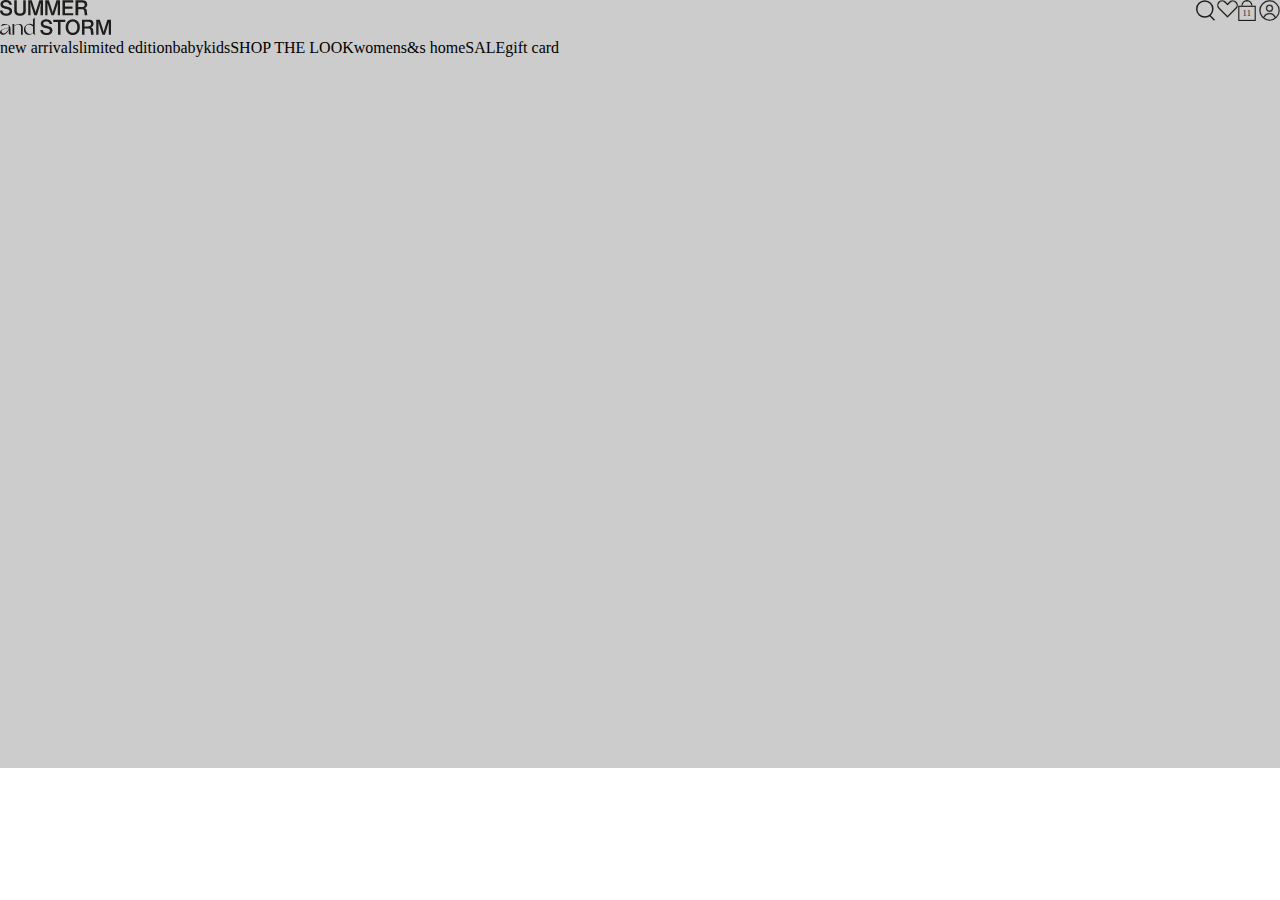
==== index.html @ b17cefab "code header" ====
<!DOCTYPE html>
<html lang="en">

<head>
    <meta charset="UTF-8">
    <meta http-equiv="X-UA-Compatible" content="IE=edge">
    <meta name="viewport" content="width=device-width, initial-scale=1.0">
    <link rel="stylesheet" href="style.css">
    <title>SS</title>
</head>

<body>

    <div class="background_image_header">
        <Header>
            <div class="d-flex">
                <img class="header_logo" src="images/logo.png" alt="Logo SS">
                <ul class="header_menu">
                    <li>new arrivals</li>
                    <li>limited edition</li>
                    <li>baby</li>
                    <li>kids</li>
                    <li>SHOP THE LOOK</li>
                    <li>women</li>
                    <li>s&s home</li>
                    <li>SALE</li>
                    <li>gift card</li>
                </ul>
            </div>
            <ul class="header_icon">
                <li><i class="icon-search"></i> </li>
                <li><i class="icon-like"></i> </li>
                <li><i class="icon-cart"></i> </li>
                <li><i class="icon-user"></i> </li>
            </ul>
        </Header>
    </div>
</body>

</html>
---- style.css ----
* {
  padding: 0;
  margin: 0;
}
img {
  width: 100%;
  height: 100%;
  object-fit: cover;
}
[class^="icon"] {
  background-repeat: no-repeat;
  background-size: contain;
  display: inline-block;
  cursor: pointer;
}
/* Css header */
.background_image_header {
  background-image: url("icons/background-image.png");
  background-repeat: round;
  background-color: #cccccc;
  height: 768px;
  width: 100%;
}

header {
  height: 111px;
  width: 100%;
  display: flex;
  justify-content: space-between;
}
header ul {
  display: flex;
  list-style: none;
}
header .header_logo {
  width: 111px;
  height: 35px;
}

.icon-cart {
  background-image: url("./images/icons/cart.svg");
  width: 21px;
  height: 21px;
}

.icon-like {
  background-image: url("./images/icons/like.svg");
  width: 21px;
  height: 21px;
}

.icon-user {
  background-image: url("./images/icons/user.svg");
  width: 21px;
  height: 21px;
}

.icon-search {
  background-image: url("./images/icons/search.svg");
  width: 21px;
  height: 21px;
}
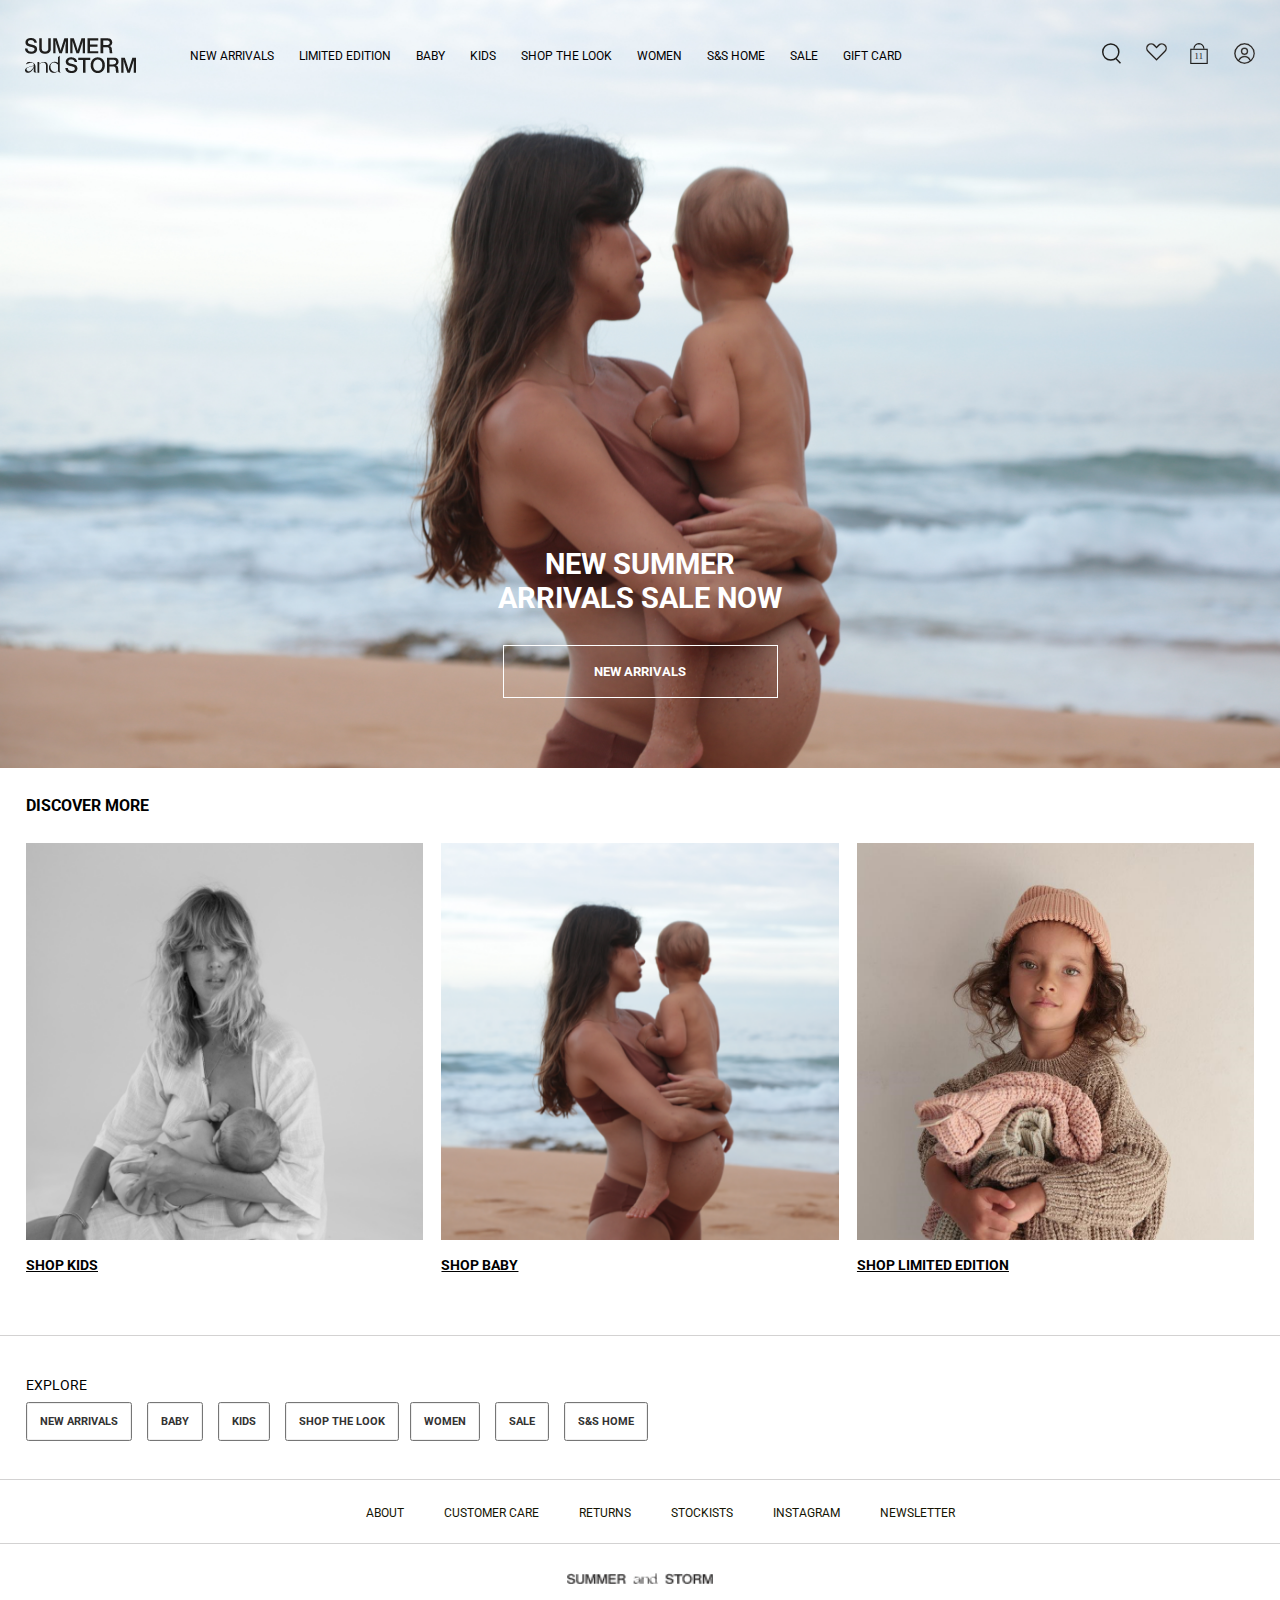
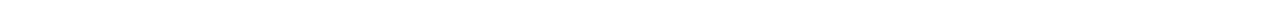
==== commit e12ff698: "code ui" ====
--- a/index.html
+++ b/index.html
@@ -5,36 +5,119 @@
     <meta charset="UTF-8">
     <meta http-equiv="X-UA-Compatible" content="IE=edge">
     <meta name="viewport" content="width=device-width, initial-scale=1.0">
-    <link rel="stylesheet" href="style.css">
+    <link rel="stylesheet" href="https://cdnjs.cloudflare.com/ajax/libs/font-awesome/4.7.0/css/font-awesome.min.css">
+    <link rel="stylesheet" href="scss/style.css">
     <title>SS</title>
 </head>
 
 <body>
 
-    <div class="background_image_header">
+    <div class="banner_image_header">
         <Header>
-            <div class="d-flex">
+            <div class="header_menu">
                 <img class="header_logo" src="images/logo.png" alt="Logo SS">
-                <ul class="header_menu">
-                    <li>new arrivals</li>
-                    <li>limited edition</li>
-                    <li>baby</li>
-                    <li>kids</li>
-                    <li>SHOP THE LOOK</li>
-                    <li>women</li>
-                    <li>s&s home</li>
-                    <li>SALE</li>
-                    <li>gift card</li>
-                </ul>
+                <div class="topnav" id="myTopnav">
+                    <a href="#home" class="topnav_text">new arrivals</a>
+                    <a href="#home" class="topnav_text">limited edition</a>
+                    <a href="#home" class="topnav_text">baby</a>
+                    <a href="#home" class="topnav_text">kids</a>
+                    <a href="#home" class="topnav_text">SHOP THE LOOK</a>
+                    <a href="#home" class="topnav_text">women</a>
+                    <a href="#home" class="topnav_text">s&s home</a>
+                    <a href="#home" class="topnav_text">SALE</a>
+                    <a href="#home" class="topnav_text">gift card</a>
+                    <a href="javascript:void(0);" class="icon" onclick="myFunction()">
+                        <i class="fa fa-bars  fa-2x" aria-hidden="true"></i>
+                    </a>
+                </div>
             </div>
             <ul class="header_icon">
                 <li><i class="icon-search"></i> </li>
                 <li><i class="icon-like"></i> </li>
-                <li><i class="icon-cart"></i> </li>
-                <li><i class="icon-user"></i> </li>
+                <li class="d-none"><i class="icon-cart"></i> </li>
+                <li class="d-none"><i class="icon-user"></i> </li>
             </ul>
         </Header>
+        <div class="banner_content">
+            <h4>new Summer <br> arrivals Sale Now</h4>
+            <button class="wrapper">
+                <a href="#" class="height-51 color-fff"><span>new arrivals</span></a>
+            </button>
+        </div>
     </div>
+
+    <section>
+        <div class="product">
+            <h4>discover more</h4>
+            <div class="product_items row">
+                <div class="col-12 col-md-6 col-lg-4">
+                    <div class="item">
+                        <img src="/images/item1.png" alt="shop kid">
+                    </div>
+                    <h6>shop kids</h6>
+                </div>
+                <div class="col-12 col-md-6 col-lg-4">
+                    <div class="item">
+                        <img src="/images/item2.png" alt="shop baby">
+                    </div>
+                    <h6>shop baby</h6>
+                </div>
+                <div class="col-12 col-md-6 col-lg-4">
+                    <div class="item">
+                        <img src="/images/item3.png" alt="shop limited edition">
+                    </div>
+                    <h6>shop limited edition</h6>
+                </div>
+            </div>
+        </div>
+        <div class="product_more">
+            <h4>EXPLORE</h4>
+            <button class="wrapper">
+                <a href="#" class="height-35 font-11 color-333 bg-fff"><span>new arrivals</span></a>
+            </button>
+            <button class="wrapper">
+                <a href="#" class="height-35 font-11 color-333 bg-fff"><span>baby</span></a>
+            </button>
+            <button class="wrapper">
+                <a href="#" class="height-35 font-11 color-333 bg-fff"><span>kids</span></a>
+            </button>
+            <button class="wrapper">
+                <a href="#" class="height-35 font-11 color-333 bg-fff"><span>shop the look</span></a>
+            </button><button class="wrapper">
+                <a href="#" class="height-35 font-11 color-333 bg-fff"><span>women</span></a>
+            </button>
+            <button class="wrapper">
+                <a href="#" class="height-35 font-11 color-333 bg-fff"><span>sale</span></a>
+            </button>
+            <button class="wrapper">
+                <a href="#" class="height-35 font-11 color-333 bg-fff"><span>S&S home</span></a>
+            </button>
+        </div>
+    </section>
+    <footer>
+        <ul class="footer_about">
+            <li><a href="#">ABOUT</a></li>
+            <li><a href="#">CUSTOMER CARE</a></li>
+            <li><a href="#">RETURNS</a></li>
+            <li><a href="#">STOCKISTS</a></li>
+            <li><a href="#">INSTAGRAM</a></li>
+            <li><a href="#">newsletter</a></li>
+        </ul>
+        <div class="footer_logo">
+            <img src="/images/logo-footer.png" alt="logo footer">
+        </div>
+
+    </footer>
+    <script>
+        function myFunction() {
+            var x = document.getElementById("myTopnav");
+            if (x.className === "topnav") {
+                x.className += " responsive";
+            } else {
+                x.className = "topnav";
+            }
+        }
+    </script>
 </body>
 
 </html>--- a/scss/style.css
+++ b/scss/style.css
@@ -0,0 +1,476 @@
+@import url("https://fonts.googleapis.com/css2?family=Prompt:wght@100;200;300;400;500;600;700&family=Roboto:wght@400;700&display=swap");
+.btn {
+  border-radius: 0;
+}
+
+.height-51 {
+  height: 51px;
+  line-height: 51px;
+}
+
+.height-35 {
+  height: 35px;
+  line-height: 35px;
+}
+
+.font-11 {
+  font-size: 11px;
+}
+
+.font-13 {
+  font-size: 13px;
+}
+
+.font-18 {
+  font-size: 18px;
+}
+
+.color-333 {
+  color: #333;
+}
+
+.color-fff {
+  color: #fff;
+}
+
+.bg-fff {
+  background-color: #fff;
+}
+
+.wrapper a {
+  display: block;
+  width: auto;
+  font-family: sans-serif;
+  text-decoration: none;
+  text-align: center;
+  position: relative;
+  -webkit-transition: all 0.35s;
+  transition: all 0.35s;
+  padding: 0 12px;
+}
+
+.wrapper a span {
+  position: relative;
+  z-index: 2;
+  font-weight: bold;
+  text-transform: uppercase;
+}
+
+.wrapper a:after {
+  position: absolute;
+  content: "";
+  top: 0;
+  left: 0;
+  width: 0;
+  height: 100%;
+  background: #000;
+  -webkit-transition: all 0.35s;
+  transition: all 0.35s;
+}
+
+.wrapper a:hover {
+  color: #fff;
+}
+
+.wrapper a:hover:after {
+  width: 100%;
+}
+
+.row {
+  display: -webkit-box;
+  display: -ms-flexbox;
+  display: flex;
+  -ms-flex-wrap: wrap;
+      flex-wrap: wrap;
+  margin: 0;
+}
+
+.col-lg-4 {
+  width: 32.333%;
+}
+
+.col-lg-6 {
+  width: 48%;
+}
+
+.col-lg-12 {
+  width: 100%;
+}
+
+@media screen and (min-device-width: 481px) and (max-device-width: 768px) {
+  .col-md-4 {
+    width: 32.333%;
+  }
+  .col-md-6 {
+    width: 48%;
+  }
+  .col-md-12 {
+    width: 100%;
+  }
+}
+
+@media only screen and (max-device-width: 480px) {
+  .col-4 {
+    width: 32.333%;
+  }
+  .col-6 {
+    width: 48%;
+  }
+  .col-12 {
+    width: 100%;
+  }
+}
+
+.topnav {
+  overflow: hidden;
+  padding-left: 54px;
+}
+
+.icon i {
+  color: #000;
+}
+
+.topnav a {
+  float: left;
+  display: block;
+  color: #000;
+  text-align: center;
+  text-decoration: none;
+  font-size: 12px;
+  text-transform: uppercase;
+  padding-right: 25px;
+}
+
+.topnav a.active {
+  background-color: #04aa6d;
+  color: white;
+}
+
+.topnav .icon {
+  display: none;
+}
+
+@media screen and (max-width: 768px) {
+  .topnav a {
+    display: none;
+  }
+  .topnav a.icon {
+    display: block;
+    position: absolute;
+    top: 25px;
+    right: 0;
+  }
+}
+
+@media screen and (max-width: 768px) {
+  .d-none {
+    display: none;
+  }
+  .topnav.responsive {
+    position: fixed;
+    width: 100%;
+    left: 0;
+    top: 0px;
+    padding: 17px;
+    background: #fff;
+    text-align: center;
+    z-index: 100;
+    height: 100%;
+  }
+  .topnav.responsive .icon {
+    position: fixed;
+    top: 25px;
+    z-index: 999999;
+    right: 0;
+  }
+  .topnav.responsive a {
+    float: none;
+    display: block;
+  }
+  .topnav.responsive .topnav_text {
+    font-size: 20px;
+    line-height: 35px;
+  }
+  .topnav.responsive .topnav_text:first-child {
+    padding-top: 40px;
+  }
+}
+
+* {
+  padding: 0;
+  margin: 0;
+  font-family: "Roboto", sans-serif;
+}
+
+img {
+  width: 100%;
+  height: 100%;
+  -o-object-fit: cover;
+     object-fit: cover;
+}
+
+[class^="icon"] {
+  background-repeat: no-repeat;
+  background-size: contain;
+  display: inline-block;
+  cursor: pointer;
+}
+
+.container {
+  padding: 0 25px;
+}
+
+.d-flex {
+  display: -webkit-box;
+  display: -ms-flexbox;
+  display: flex;
+}
+
+.align-items-center {
+  -webkit-box-align: center;
+      -ms-flex-align: center;
+          align-items: center;
+}
+
+/* Css header */
+.banner_image_header {
+  background-image: url("/images/background-image.png");
+  background-repeat: no-repeat;
+  background-size: cover;
+  background-color: #cccccc;
+  height: 768px;
+  position: relative;
+}
+
+header {
+  height: 111px;
+  display: -webkit-box;
+  display: -ms-flexbox;
+  display: flex;
+  -webkit-box-align: center;
+      -ms-flex-align: center;
+          align-items: center;
+  padding: 0 25px;
+  -webkit-box-pack: justify;
+      -ms-flex-pack: justify;
+          justify-content: space-between;
+}
+
+.header_menu {
+  display: -webkit-box;
+  display: -ms-flexbox;
+  display: flex;
+  -webkit-box-align: center;
+      -ms-flex-align: center;
+          align-items: center;
+}
+
+.header_icon {
+  display: -webkit-box;
+  display: -ms-flexbox;
+  display: flex;
+  list-style: none;
+  -webkit-box-pack: justify;
+      -ms-flex-pack: justify;
+          justify-content: space-between;
+}
+
+.header_icon li {
+  margin-right: 23px;
+}
+
+.header_icon li:last-child {
+  margin-right: 0;
+}
+
+.header_logo {
+  width: 111px;
+  height: 35px;
+}
+
+.banner_content {
+  position: absolute;
+  bottom: 70px;
+  left: 50%;
+  -webkit-transform: translate(-50%);
+          transform: translate(-50%);
+  text-align: center;
+}
+
+.banner_content h4 {
+  text-transform: uppercase;
+  font-size: 29px;
+  font-weight: 700;
+  margin-bottom: 30px;
+  color: #fff;
+}
+
+.banner_content button {
+  text-transform: uppercase;
+  font-size: 13px;
+  width: 275px;
+  text-align: center;
+  background: transparent;
+  border: 1px solid #fff;
+}
+
+.icon-cart {
+  background-image: url("/images/icons/cart.svg");
+  width: 21px;
+  height: 21px;
+}
+
+.icon-like {
+  background-image: url("/images/icons/like.svg");
+  width: 21px;
+  height: 21px;
+}
+
+.icon-user {
+  background-image: url("/images/icons/user.svg");
+  width: 21px;
+  height: 21px;
+}
+
+.icon-search {
+  background-image: url("/images/icons/search.svg");
+  width: 21px;
+  height: 21px;
+}
+
+.product {
+  padding: 28px 26px 62px;
+}
+
+.product h4 {
+  font-size: 16px;
+  font-weight: 700;
+  text-transform: uppercase;
+  padding-bottom: 28px;
+}
+
+.product_items {
+  display: -webkit-box;
+  display: -ms-flexbox;
+  display: flex;
+  -webkit-box-pack: justify;
+      -ms-flex-pack: justify;
+          justify-content: space-between;
+}
+
+.product_items .item {
+  position: relative;
+  width: 100%;
+  padding-top: 100%;
+}
+
+.product_items img {
+  position: absolute;
+  top: 0;
+  left: 0;
+  bottom: 0;
+  right: 0;
+  text-align: center;
+  font-size: 20px;
+  color: white;
+}
+
+.product_items h6 {
+  font-size: 14px;
+  font-weight: 700;
+  text-transform: uppercase;
+  text-decoration: underline;
+  padding-top: 17px;
+}
+
+.product_more {
+  border-top: 1px solid #d3d2d2;
+  padding: 41px 26px 38px;
+}
+
+.product_more h4 {
+  font-size: 14px;
+  text-transform: uppercase;
+  font-weight: 400;
+  margin-bottom: 9px;
+}
+
+.product_more .wrapper {
+  margin-right: 11px;
+}
+
+.footer_about {
+  display: -webkit-box;
+  display: -ms-flexbox;
+  display: flex;
+  -webkit-box-pack: center;
+      -ms-flex-pack: center;
+          justify-content: center;
+  list-style: none;
+  border-top: 1px solid #d3d2d2;
+  border-bottom: 1px solid #d3d2d2;
+  padding: 22px;
+}
+
+.footer_about a {
+  text-transform: uppercase;
+  font-size: 12px;
+  color: #131402;
+  text-decoration: none;
+}
+
+.footer_about li {
+  margin-left: 40px;
+}
+
+.footer_logo {
+  width: 146px;
+  height: 12px;
+  margin: 26px auto 45px;
+}
+
+@media screen and (max-width: 768px) {
+  header {
+    height: 80px;
+  }
+  .header_icon {
+    margin-right: 23px;
+  }
+  .product_items h6 {
+    margin-bottom: 20px;
+  }
+  .product {
+    padding: 54px 18px;
+  }
+  .banner_image_header {
+    height: 1024px;
+  }
+  .banner_content h4 {
+    font-size: 19px;
+    margin-bottom: 18px;
+  }
+  .footer_about a {
+    font-size: 11px;
+  }
+  /* STYLES HERE */
+}
+
+@media only screen and (max-width: 480px) {
+  .footer_about {
+    display: block;
+    text-align: center;
+  }
+  .footer_about li {
+    margin-bottom: 16px;
+  }
+  .banner_image_header {
+    height: 667px;
+  }
+  .product_more {
+    padding: 41px 18px 38px;
+  }
+  .product_more .wrapper {
+    margin: 0 9px 9px 0;
+  }
+}
+/*# sourceMappingURL=style.css.map */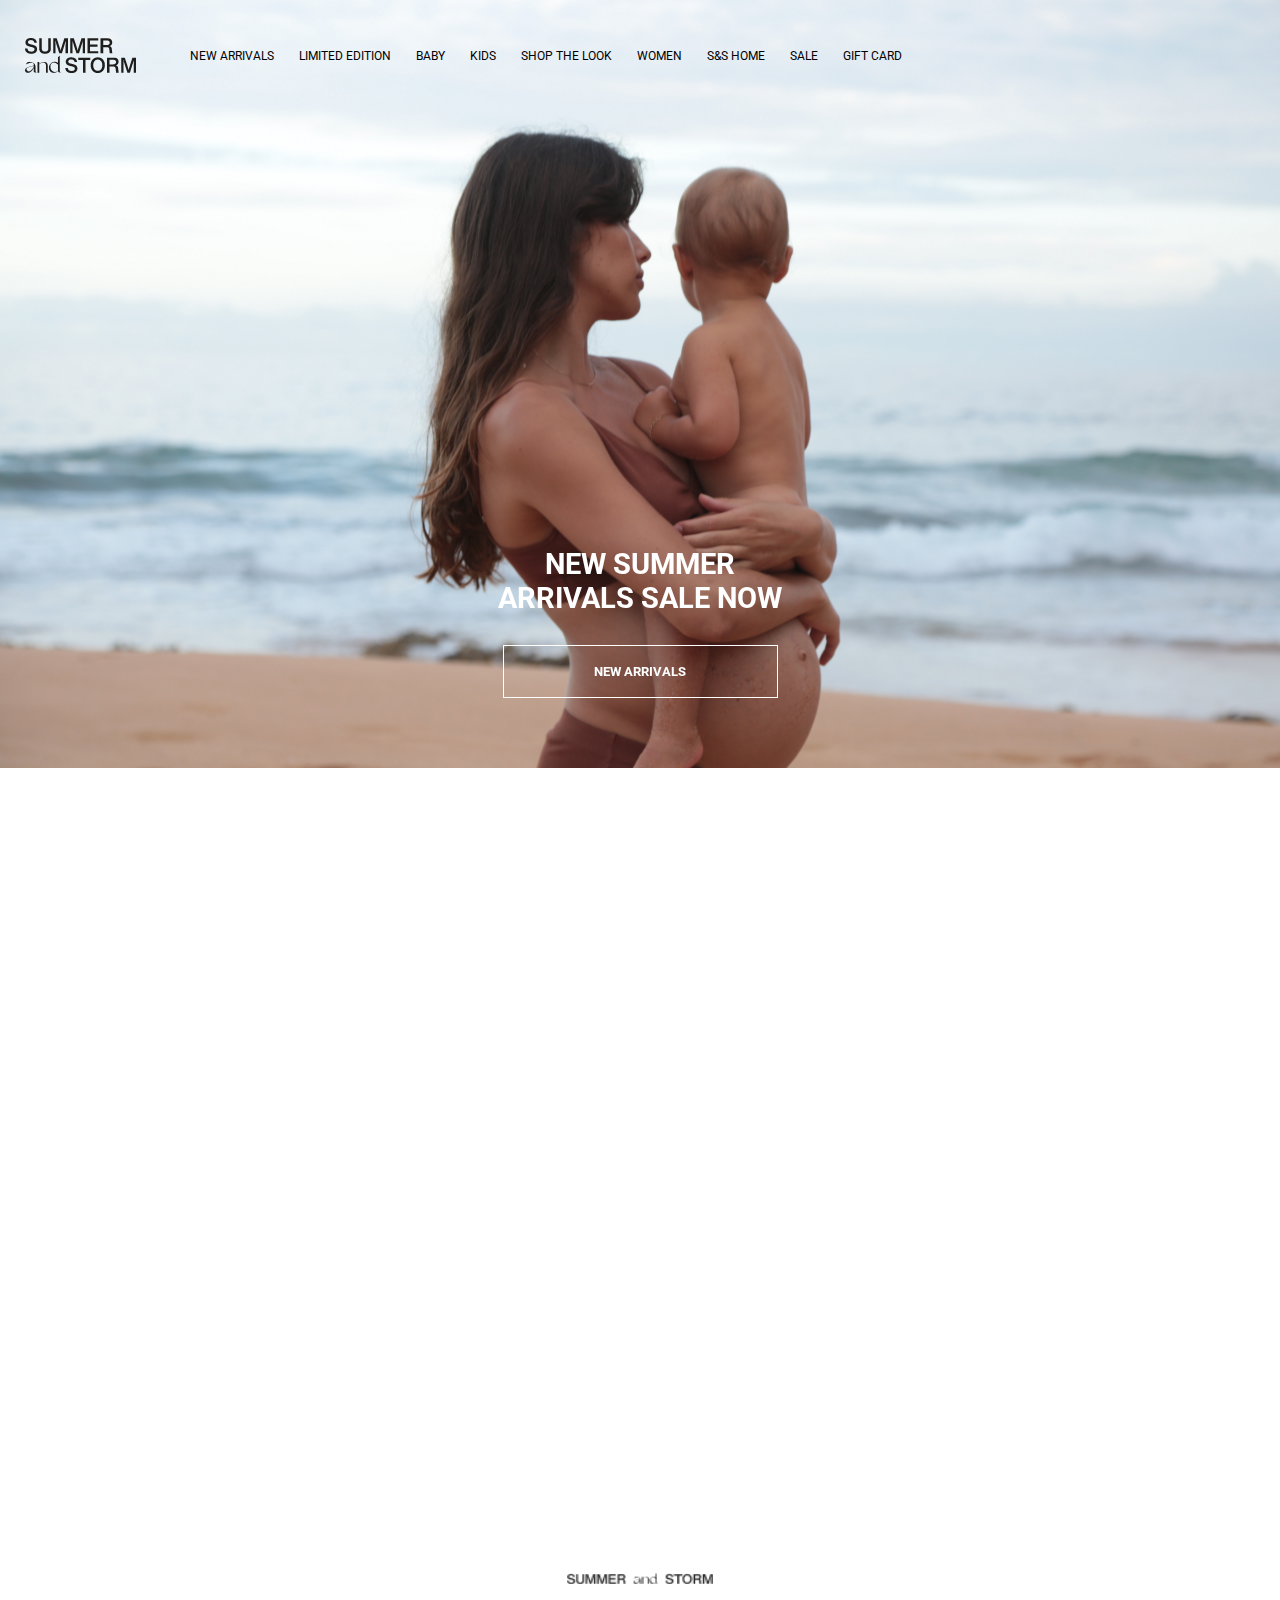
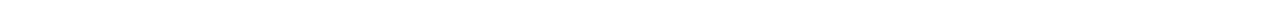
==== commit 68ab881b: "animate" ====
--- a/index.html
+++ b/index.html
@@ -7,15 +7,19 @@
     <meta name="viewport" content="width=device-width, initial-scale=1.0">
     <link rel="stylesheet" href="https://cdnjs.cloudflare.com/ajax/libs/font-awesome/4.7.0/css/font-awesome.min.css">
     <link rel="stylesheet" href="scss/style.css">
+    <link href="aos-master/dist/aos.css" rel="stylesheet">
+    <script src="aos-master/dist/aos.js"></script>
     <title>SS</title>
 </head>
 
 <body>
+    <!-- banner image -->
+    <div class="banner_image_header" data-aos="fade-down">
 
-    <div class="banner_image_header">
+        <!-- header  -->
         <Header>
             <div class="header_menu">
-                <img class="header_logo" src="images/logo.png" alt="Logo SS">
+                <img class="header_logo" src="./images/logo.png" alt="Logo SS">
                 <div class="topnav" id="myTopnav">
                     <a href="#home" class="topnav_text">new arrivals</a>
                     <a href="#home" class="topnav_text">limited edition</a>
@@ -38,39 +42,43 @@
                 <li class="d-none"><i class="icon-user"></i> </li>
             </ul>
         </Header>
-        <div class="banner_content">
+        <!-- end header -->
+
+        <div class="banner_content" data-aos="zoom-in">
             <h4>new Summer <br> arrivals Sale Now</h4>
             <button class="wrapper">
                 <a href="#" class="height-51 color-fff"><span>new arrivals</span></a>
             </button>
         </div>
     </div>
+    <!-- end banner image  -->
 
+    <!-- content  -->
     <section>
         <div class="product">
-            <h4>discover more</h4>
+            <h4 data-aos="zoom-in-right">discover more</h4>
             <div class="product_items row">
-                <div class="col-12 col-md-6 col-lg-4">
+                <div class="col-12 col-md-6 col-lg-4" data-aos="fade-right">
                     <div class="item">
-                        <img src="/images/item1.png" alt="shop kid">
+                        <img src="./images/item1.png" alt="shop kid">
                     </div>
                     <h6>shop kids</h6>
                 </div>
-                <div class="col-12 col-md-6 col-lg-4">
+                <div class="col-12 col-md-6 col-lg-4" data-aos="fade-down">
                     <div class="item">
-                        <img src="/images/item2.png" alt="shop baby">
+                        <img src="./images/item2.png" alt="shop baby">
                     </div>
                     <h6>shop baby</h6>
                 </div>
-                <div class="col-12 col-md-6 col-lg-4">
+                <div class="col-12 col-md-6 col-lg-4" data-aos="fade-left">
                     <div class="item">
-                        <img src="/images/item3.png" alt="shop limited edition">
+                        <img src="./images/item3.png" alt="shop limited edition">
                     </div>
                     <h6>shop limited edition</h6>
                 </div>
             </div>
         </div>
-        <div class="product_more">
+        <div class="product_more" data-aos="fade-down" data-aos-easing="linear" data-aos-duration="1500">
             <h4>EXPLORE</h4>
             <button class="wrapper">
                 <a href="#" class="height-35 font-11 color-333 bg-fff"><span>new arrivals</span></a>
@@ -94,8 +102,12 @@
             </button>
         </div>
     </section>
+    <!-- end content -->
+
+    <!-- footer -->
     <footer>
-        <ul class="footer_about">
+        <!-- footer about -->
+        <ul class="footer_about" data-aos="zoom-in">
             <li><a href="#">ABOUT</a></li>
             <li><a href="#">CUSTOMER CARE</a></li>
             <li><a href="#">RETURNS</a></li>
@@ -103,21 +115,18 @@
             <li><a href="#">INSTAGRAM</a></li>
             <li><a href="#">newsletter</a></li>
         </ul>
+        <!-- end footer about -->
+
+        <!-- footer logo -->
         <div class="footer_logo">
-            <img src="/images/logo-footer.png" alt="logo footer">
+            <img src="./images/logo-footer.png" alt="logo footer">
         </div>
+        <!-- end footer logo -->
+    </footer>
+    <!-- end footer -->
 
-    </footer>
-    <script>
-        function myFunction() {
-            var x = document.getElementById("myTopnav");
-            if (x.className === "topnav") {
-                x.className += " responsive";
-            } else {
-                x.className = "topnav";
-            }
-        }
-    </script>
+    <!-- link javascript -->
+    <script src="script.js"></script>
 </body>
 
 </html>--- a/scss/style.css
+++ b/scss/style.css
@@ -76,6 +76,19 @@
   width: 100%;
 }
 
+* {
+  padding: 0;
+  margin: 0;
+  font-family: "Roboto", sans-serif;
+}
+
+img {
+  width: 100%;
+  height: 100%;
+  -o-object-fit: cover;
+     object-fit: cover;
+}
+
 .row {
   display: -webkit-box;
   display: -ms-flexbox;
@@ -97,7 +110,7 @@
   width: 100%;
 }
 
-@media screen and (min-device-width: 481px) and (max-device-width: 768px) {
+@media screen and (min-width: 481px) and (max-width: 768px) {
   .col-md-4 {
     width: 32.333%;
   }
@@ -109,7 +122,7 @@
   }
 }
 
-@media only screen and (max-device-width: 480px) {
+@media only screen and (max-width: 480px) {
   .col-4 {
     width: 32.333%;
   }
@@ -119,15 +132,271 @@
   .col-12 {
     width: 100%;
   }
+}
+
+.banner_content {
+  position: absolute;
+  bottom: 70px;
+  width: 100%;
+  margin: auto;
+  text-align: center;
+}
+
+.banner_content h4 {
+  text-transform: uppercase;
+  font-size: 29px;
+  font-weight: 700;
+  margin-bottom: 30px;
+  color: #fff;
+}
+
+.banner_content button {
+  text-transform: uppercase;
+  font-size: 13px;
+  width: 275px;
+  text-align: center;
+  background: transparent;
+  border: 1px solid #fff;
+}
+
+.product {
+  padding: 28px 26px 62px;
+}
+
+.product h4 {
+  font-size: 16px;
+  font-weight: 700;
+  text-transform: uppercase;
+  padding-bottom: 28px;
+}
+
+.product_items {
+  display: -webkit-box;
+  display: -ms-flexbox;
+  display: flex;
+  -webkit-box-pack: justify;
+      -ms-flex-pack: justify;
+          justify-content: space-between;
+}
+
+.product_items .item {
+  position: relative;
+  width: 100%;
+  padding-top: 100%;
+}
+
+.product_items img {
+  position: absolute;
+  top: 0;
+  left: 0;
+  bottom: 0;
+  right: 0;
+  text-align: center;
+  font-size: 20px;
+  color: white;
+}
+
+.product_items h6 {
+  font-size: 14px;
+  font-weight: 700;
+  text-transform: uppercase;
+  text-decoration: underline;
+  padding-top: 17px;
+}
+
+.product_more {
+  border-top: 1px solid #d3d2d2;
+  padding: 41px 26px 38px;
+}
+
+.product_more h4 {
+  font-size: 14px;
+  text-transform: uppercase;
+  font-weight: 400;
+  margin-bottom: 9px;
+}
+
+.product_more .wrapper {
+  margin-right: 11px;
+}
+
+@media screen and (max-width: 768px) {
+  .product_items h6 {
+    margin-bottom: 20px;
+  }
+  .product {
+    padding: 54px 18px;
+  }
+  .banner_image_header {
+    height: 1024px;
+  }
+  .banner_content h4 {
+    font-size: 19px;
+    margin-bottom: 18px;
+  }
+  .product_more .wrapper {
+    margin: 0 9px 9px 0;
+  }
+}
+
+@media only screen and (max-width: 480px) {
+  .banner_image_header {
+    height: 667px;
+  }
+}
+
+.footer_about {
+  display: -webkit-box;
+  display: -ms-flexbox;
+  display: flex;
+  -webkit-box-pack: center;
+      -ms-flex-pack: center;
+          justify-content: center;
+  list-style: none;
+  border-top: 1px solid #d3d2d2;
+  border-bottom: 1px solid #d3d2d2;
+  padding: 22px;
+}
+
+.footer_about a {
+  text-transform: uppercase;
+  font-size: 12px;
+  color: #131402;
+  text-decoration: none;
+}
+
+.footer_about li {
+  margin-left: 40px;
+}
+
+.footer_logo {
+  width: 146px;
+  height: 12px;
+  margin: 26px auto 45px;
+}
+
+@media screen and (max-width: 768px) {
+  .footer_about a {
+    font-size: 11px;
+  }
+}
+
+@media only screen and (max-width: 480px) {
+  .footer_about {
+    display: block;
+    text-align: center;
+  }
+  .footer_about li {
+    margin-bottom: 16px;
+  }
+}
+
+/* Css header */
+.banner_image_header {
+  background-image: url("../images/background-image.png");
+  background-repeat: no-repeat;
+  background-size: cover;
+  background-color: #cccccc;
+  height: 768px;
+  position: relative;
+}
+
+header {
+  height: 111px;
+  display: -webkit-box;
+  display: -ms-flexbox;
+  display: flex;
+  -webkit-box-align: center;
+      -ms-flex-align: center;
+          align-items: center;
+  padding: 0 25px;
+  -webkit-box-pack: justify;
+      -ms-flex-pack: justify;
+          justify-content: space-between;
+}
+
+.header_menu {
+  display: -webkit-box;
+  display: -ms-flexbox;
+  display: flex;
+  -webkit-box-align: center;
+      -ms-flex-align: center;
+          align-items: center;
+}
+
+.header_icon {
+  display: -webkit-box;
+  display: -ms-flexbox;
+  display: flex;
+  list-style: none;
+  -webkit-box-pack: justify;
+      -ms-flex-pack: justify;
+          justify-content: space-between;
+}
+
+.header_icon li {
+  margin-right: 23px;
+}
+
+.header_icon li:last-child {
+  margin-right: 0;
+}
+
+.header_logo {
+  width: 111px;
+  height: 35px;
+}
+
+@media screen and (max-width: 768px) {
+  .banner_image_header {
+    background-position: center;
+  }
+  header {
+    height: 80px;
+  }
+  .header_icon {
+    margin-right: 23px;
+  }
+}
+
+[class^="icon"] {
+  background-repeat: no-repeat;
+  background-size: contain;
+  display: inline-block;
+  cursor: pointer;
+}
+
+.icon-cart {
+  background-image: url("./images/icons/cart.svg");
+  width: 21px;
+  height: 21px;
+}
+
+.icon-like {
+  background-image: url("./images/icons/like.svg");
+  width: 21px;
+  height: 21px;
+}
+
+.icon-user {
+  background-image: url("./images/icons/user.svg");
+  width: 21px;
+  height: 21px;
+}
+
+.icon-search {
+  background-image: url("./images/icons/search.svg");
+  width: 21px;
+  height: 21px;
+}
+
+.icon i {
+  color: #000;
 }
 
 .topnav {
   overflow: hidden;
   padding-left: 54px;
-}
-
-.icon i {
-  color: #000;
 }
 
 .topnav a {
@@ -195,282 +464,4 @@
     padding-top: 40px;
   }
 }
-
-* {
-  padding: 0;
-  margin: 0;
-  font-family: "Roboto", sans-serif;
-}
-
-img {
-  width: 100%;
-  height: 100%;
-  -o-object-fit: cover;
-     object-fit: cover;
-}
-
-[class^="icon"] {
-  background-repeat: no-repeat;
-  background-size: contain;
-  display: inline-block;
-  cursor: pointer;
-}
-
-.container {
-  padding: 0 25px;
-}
-
-.d-flex {
-  display: -webkit-box;
-  display: -ms-flexbox;
-  display: flex;
-}
-
-.align-items-center {
-  -webkit-box-align: center;
-      -ms-flex-align: center;
-          align-items: center;
-}
-
-/* Css header */
-.banner_image_header {
-  background-image: url("/images/background-image.png");
-  background-repeat: no-repeat;
-  background-size: cover;
-  background-color: #cccccc;
-  height: 768px;
-  position: relative;
-}
-
-header {
-  height: 111px;
-  display: -webkit-box;
-  display: -ms-flexbox;
-  display: flex;
-  -webkit-box-align: center;
-      -ms-flex-align: center;
-          align-items: center;
-  padding: 0 25px;
-  -webkit-box-pack: justify;
-      -ms-flex-pack: justify;
-          justify-content: space-between;
-}
-
-.header_menu {
-  display: -webkit-box;
-  display: -ms-flexbox;
-  display: flex;
-  -webkit-box-align: center;
-      -ms-flex-align: center;
-          align-items: center;
-}
-
-.header_icon {
-  display: -webkit-box;
-  display: -ms-flexbox;
-  display: flex;
-  list-style: none;
-  -webkit-box-pack: justify;
-      -ms-flex-pack: justify;
-          justify-content: space-between;
-}
-
-.header_icon li {
-  margin-right: 23px;
-}
-
-.header_icon li:last-child {
-  margin-right: 0;
-}
-
-.header_logo {
-  width: 111px;
-  height: 35px;
-}
-
-.banner_content {
-  position: absolute;
-  bottom: 70px;
-  left: 50%;
-  -webkit-transform: translate(-50%);
-          transform: translate(-50%);
-  text-align: center;
-}
-
-.banner_content h4 {
-  text-transform: uppercase;
-  font-size: 29px;
-  font-weight: 700;
-  margin-bottom: 30px;
-  color: #fff;
-}
-
-.banner_content button {
-  text-transform: uppercase;
-  font-size: 13px;
-  width: 275px;
-  text-align: center;
-  background: transparent;
-  border: 1px solid #fff;
-}
-
-.icon-cart {
-  background-image: url("/images/icons/cart.svg");
-  width: 21px;
-  height: 21px;
-}
-
-.icon-like {
-  background-image: url("/images/icons/like.svg");
-  width: 21px;
-  height: 21px;
-}
-
-.icon-user {
-  background-image: url("/images/icons/user.svg");
-  width: 21px;
-  height: 21px;
-}
-
-.icon-search {
-  background-image: url("/images/icons/search.svg");
-  width: 21px;
-  height: 21px;
-}
-
-.product {
-  padding: 28px 26px 62px;
-}
-
-.product h4 {
-  font-size: 16px;
-  font-weight: 700;
-  text-transform: uppercase;
-  padding-bottom: 28px;
-}
-
-.product_items {
-  display: -webkit-box;
-  display: -ms-flexbox;
-  display: flex;
-  -webkit-box-pack: justify;
-      -ms-flex-pack: justify;
-          justify-content: space-between;
-}
-
-.product_items .item {
-  position: relative;
-  width: 100%;
-  padding-top: 100%;
-}
-
-.product_items img {
-  position: absolute;
-  top: 0;
-  left: 0;
-  bottom: 0;
-  right: 0;
-  text-align: center;
-  font-size: 20px;
-  color: white;
-}
-
-.product_items h6 {
-  font-size: 14px;
-  font-weight: 700;
-  text-transform: uppercase;
-  text-decoration: underline;
-  padding-top: 17px;
-}
-
-.product_more {
-  border-top: 1px solid #d3d2d2;
-  padding: 41px 26px 38px;
-}
-
-.product_more h4 {
-  font-size: 14px;
-  text-transform: uppercase;
-  font-weight: 400;
-  margin-bottom: 9px;
-}
-
-.product_more .wrapper {
-  margin-right: 11px;
-}
-
-.footer_about {
-  display: -webkit-box;
-  display: -ms-flexbox;
-  display: flex;
-  -webkit-box-pack: center;
-      -ms-flex-pack: center;
-          justify-content: center;
-  list-style: none;
-  border-top: 1px solid #d3d2d2;
-  border-bottom: 1px solid #d3d2d2;
-  padding: 22px;
-}
-
-.footer_about a {
-  text-transform: uppercase;
-  font-size: 12px;
-  color: #131402;
-  text-decoration: none;
-}
-
-.footer_about li {
-  margin-left: 40px;
-}
-
-.footer_logo {
-  width: 146px;
-  height: 12px;
-  margin: 26px auto 45px;
-}
-
-@media screen and (max-width: 768px) {
-  header {
-    height: 80px;
-  }
-  .header_icon {
-    margin-right: 23px;
-  }
-  .product_items h6 {
-    margin-bottom: 20px;
-  }
-  .product {
-    padding: 54px 18px;
-  }
-  .banner_image_header {
-    height: 1024px;
-  }
-  .banner_content h4 {
-    font-size: 19px;
-    margin-bottom: 18px;
-  }
-  .footer_about a {
-    font-size: 11px;
-  }
-  /* STYLES HERE */
-}
-
-@media only screen and (max-width: 480px) {
-  .footer_about {
-    display: block;
-    text-align: center;
-  }
-  .footer_about li {
-    margin-bottom: 16px;
-  }
-  .banner_image_header {
-    height: 667px;
-  }
-  .product_more {
-    padding: 41px 18px 38px;
-  }
-  .product_more .wrapper {
-    margin: 0 9px 9px 0;
-  }
-}
 /*# sourceMappingURL=style.css.map */